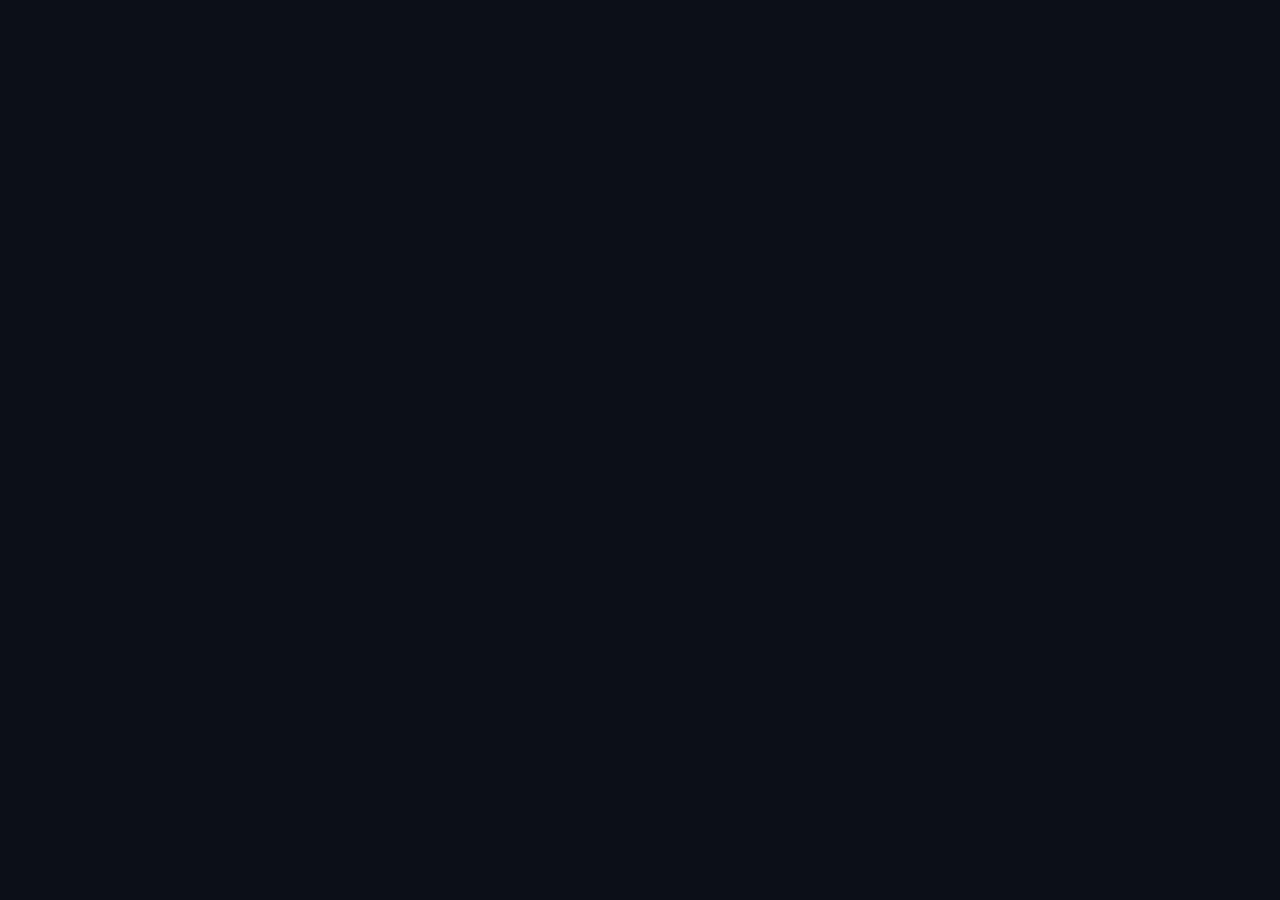
==== index.html @ 6fa6bbd0 "Finish Design System" ====
<!DOCTYPE html>
<html lang="en">

<head>
  <meta charset="UTF-8">
  <meta name="viewport" content="width=device-width, initial-scale=1.0">
  <link rel="stylesheet" href="/styles/index.css">
  <link rel="icon" type="image/png" sizes="32x32"
    href="./assets/favicon-32x32.png">

  <title>Frontend Mentor | Space tourism website</title>
</head>

<body>



<script src="index.pack.js"></script>
</body>

</html>
---- styles/index.css ----
/* ------------------- */
/* Custom properties   */
/* ------------------- */

:root {
  /* colors */
  --clr-dark: 230 35% 7%;
  --clr-light: 231 77% 90%;
  --clr-white: 0 0% 100%;

  /* font-sizes */
  --fs-900: 9.375rem;
  --fs-800: 6.25rem;
  --fs-700: 3.5rem;
  --fs-600: 2rem;
  --fs-500: 1.75rem;
  --fs-400: 1.125rem;
  --fs-300: 1rem;
  --fs-200: 0.875rem;

  /* font-families */
  --ff-serif: 'Bellefair', serif;
  --ff-sans-cond: 'Barlow Condensed', sans-serif;
  --ff-sans-normal: 'Barlow', sans-serif;
}

/* ------------------- */
/* Reset               */
/* ------------------- */

/* https://piccalil.li/blog/a-modern-css-reset/ */

/* Box sizing */
*,
*::before,
*::after {
  box-sizing: border-box;
}

/* Reset margins */
body,
h1,
h2,
h3,
h4,
h5,
p,
figure,
picture {
  margin: 0;
}

h1,
h2,
h3,
h4,
h5,
h6,
p {
  font-weight: 400;
}

/* set up the body */
body {
  font-family: var(--ff-sans-normal);
  font-size: var(--fs-400);
  color: hsl(var(--clr-white));
  background-color: hsl(var(--clr-dark));
  line-height: 1.5;
  min-height: 100vh;
}

/* make images easier to work with */
img,
picutre {
  max-width: 100%;
  display: block;
}

/* make form elements easier to work with */
input,
button,
textarea,
select {
  font: inherit;
}

/* remove animations for people who've turned them off */
@media (prefers-reduced-motion: reduce) {
  *,
  *::before,
  *::after {
    animation-duration: 0.01ms !important;
    animation-iteration-count: 1 !important;
    transition-duration: 0.01ms !important;
    scroll-behavior: auto !important;
  }
}

/* ------------------- */
/* Utility classes     */
/* ------------------- */

/* general */

.flex {
  display: flex;
  gap: var(--gap, 1rem);
}

.grid {
  display: grid;
  gap: var(--gap, 1rem);
}

.flow > *:where(:not(:first-child)) {
  margin-top: var(--flow-space, 1rem);
}

.container {
  padding-inline: 2em;
  margin-inline: auto;
  max-width: 80rem;
}

.sr-only {
  position: absolute;
  width: 1px;
  height: 1px;
  padding: 0;
  margin: -1px;
  overflow: hidden;
  clip: rect(0, 0, 0, 0);
  white-space: nowrap; /* added line */
  border: 0;
}

/* colors */

.bg-dark {
  background-color: hsl(var(--clr-dark));
}
.bg-accent {
  background-color: hsl(var(--clr-light));
}
.bg-white {
  background-color: hsl(var(--clr-white));
}

.text-dark {
  color: hsl(var(--clr-dark));
}
.text-accent {
  color: hsl(var(--clr-light));
}
.text-white {
  color: hsl(var(--clr-white));
}

/* typography */

.ff-serif {
  font-family: var(--ff-serif);
}
.ff-sans-cond {
  font-family: var(--ff-sans-cond);
}
.ff-sans-normal {
  font-family: var(--ff-sans-normal);
}

.letter-spacing-1 {
  letter-spacing: 4.75px;
}
.letter-spacing-2 {
  letter-spacing: 2.7px;
}
.letter-spacing-3 {
  letter-spacing: 2.35px;
}

.uppercase {
  text-transform: uppercase;
}

.fs-900 {
  font-size: var(--fs-900);
}
.fs-800 {
  font-size: var(--fs-800);
}
.fs-700 {
  font-size: var(--fs-700);
}
.fs-600 {
  font-size: var(--fs-600);
}
.fs-500 {
  font-size: var(--fs-500);
}
.fs-400 {
  font-size: var(--fs-400);
}
.fs-300 {
  font-size: var(--fs-300);
}
.fs-200 {
  font-size: var(--fs-200);
}

.fs-900,
.fs-800,
.fs-700,
.fs-600 {
  line-height: 1.1;
}

.numbered-title {
  font-family: var(--ff-sans-cond);
  font-size: var(--fs-500);
  text-transform: uppercase;
  letter-spacing: 4.72px;
}

.numbered-title span {
  margin-right: 0.5em;
  font-weight: 700;
  color: hsl(var(--clr-white) / 0.25);
}

/* ------------------- */
/* Compontents         */
/* ------------------- */

.large-button {
  position: relative;
  z-index: 1;
  display: grid;
  place-items: center;
  padding: 0 2em;
  border-radius: 50%;
  aspect-ratio: 1;
  text-decoration: none;
}

.large-button::after {
  content: '';
  position: absolute;
  z-index: -1;
  width: 100%;
  height: 100%;
  background: hsl(var(--clr-white) / 0.1);
  border-radius: 50%;
  opacity: 0;
  transition: opacity 500ms linear, transform 750ms ease-in-out;
}

.large-button:hover::after,
.large-button:focus::after {
  opacity: 1;
  transform: scale(1.5);
}

.primary-navigation {
  --gap: 8rem;
  --underline-gap: 2rem;
  list-style: none;
  padding: 0;
  margin: 0;
}

.primary-navigation a {
  text-decoration: none;
}

.primary-navigation a > span {
  font-weight: 700;
  margin-right: 0.5em;
}

.underline-indicators > * {
  cursor: pointer;
  padding: var(--underline-gap, 1rem) 0;
  border: 0;
  border-bottom: 0.2rem solid hsl(var(--clr-white) / 0);
}

.underline-indicators > *:hover,
.underline-indicators > *:focus {
  border-color: hsl(var(--clr-white) / 0.5);
}

.underline-indicators > .active,
.underline-indicators > [aria-selected='true'] {
  color: hsl(var(--clr-white) / 1);
  border-color: hsl(var(--clr-white) / 1);
}

.tab-list {
  --gap: 2rem;
}

.dot-indicators > * {
  cursor: pointer;
  border: 0;
  border-radius: 50%;
  padding: 0.5em;
  background-color: hsl(var(--clr-white) / 0.25);
}

.dot-indicators > *:hover,
.dot-indicators > *:focus {
  background-color: hsl(var(--clr-white) / 0.5);
}

.dot-indicators > [aria-selected='true'] {
  background-color: hsl(var(--clr-white) / 1);
}

.number-indicators > * {
  cursor: pointer;
  border: 1px solid hsl(var(--clr-white) / 0.5);
  border-radius: 50%;
  padding: 0.5em;
  background-color: hsl(var(--clr-dark) / 1);
  color: hsl(var(--clr-white) / 1);
}

.number-indicators > *:hover,
.number-indicators > *:focus {
  border-color: hsl(var(--clr-white) / 1);
}

.number-indicators > [aria-selected='true'] {
  background-color: hsl(var(--clr-white) / 1);
  color: hsl(var(--clr-dark) / 1);
}
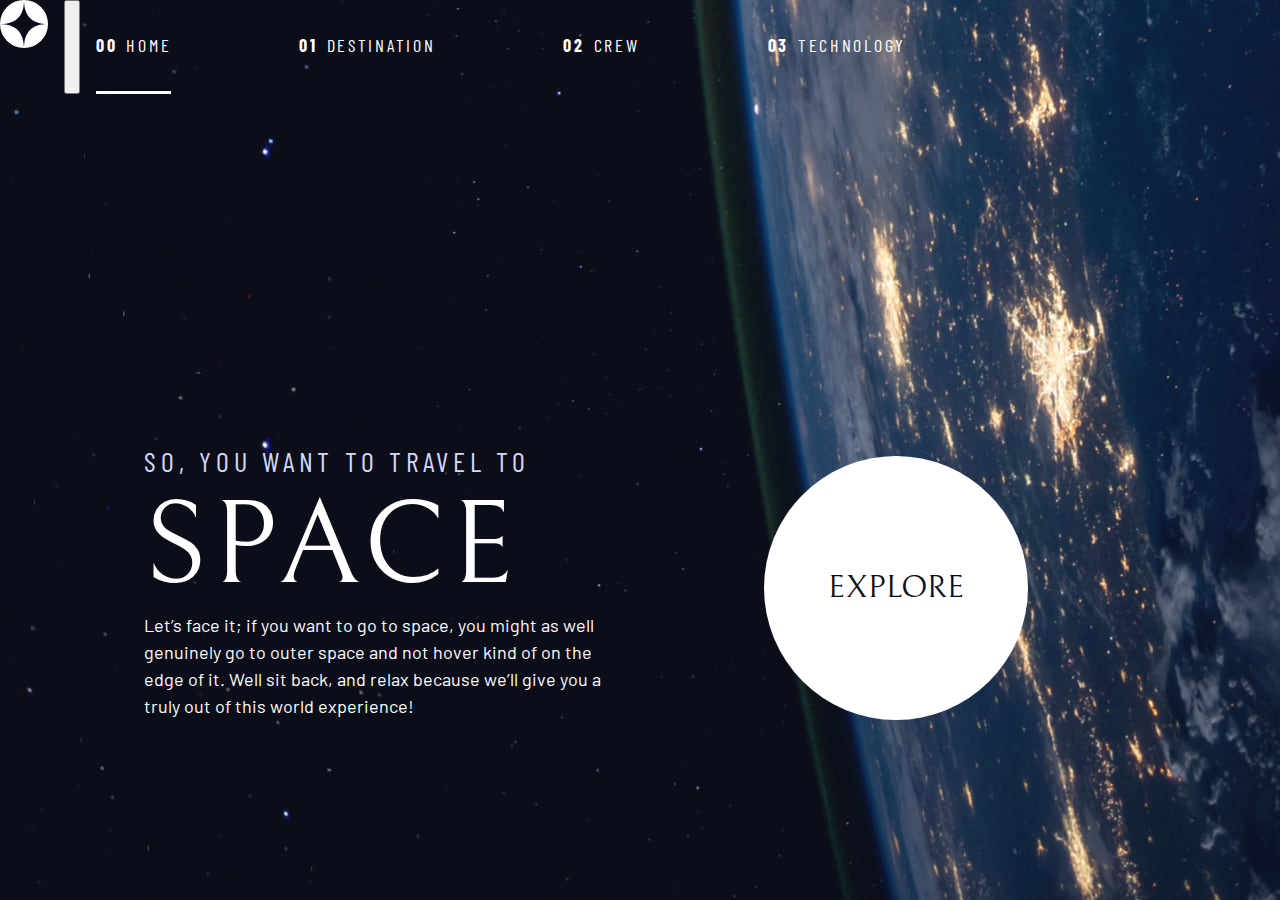
==== commit 286ab953: "Add all index elements" ====
--- a/index.html
+++ b/index.html
@@ -1,21 +1,97 @@
 <!DOCTYPE html>
 <html lang="en">
+  <head>
+    <meta charset="UTF-8" />
+    <meta name="viewport" content="width=device-width, initial-scale=1.0" />
 
-<head>
-  <meta charset="UTF-8">
-  <meta name="viewport" content="width=device-width, initial-scale=1.0">
-  <link rel="stylesheet" href="/styles/index.css">
-  <link rel="icon" type="image/png" sizes="32x32"
-    href="./assets/favicon-32x32.png">
+    <link
+      rel="icon"
+      type="image/png"
+      sizes="32x32"
+      href="./assets/favicon-32x32.png"
+    />
+    <!-- Google fonts -->
+    <link rel="preconnect" href="https://fonts.googleapis.com" />
+    <link rel="preconnect" href="https://fonts.gstatic.com" crossorigin />
+    <link
+      href="https://fonts.googleapis.com/css2?family=Barlow+Condensed:wght@400;700&family=Bellefair&family=Barlow:wght@400;700&display=swap"
+      rel="stylesheet"
+    />
 
-  <title>Frontend Mentor | Space tourism website</title>
-</head>
+    <!-- Our custom CSS -->
+    <link rel="stylesheet" href="/styles/index.css" />
+    <title>Frontend Mentor | Space tourism website</title>
+  </head>
+  <body class="home">
+    <header class="primary-header flex">
+      <div>
+        <img
+          src="./assets/shared/logo.svg"
+          alt="space tourism logo"
+          class="logo"
+        />
+      </div>
+      <button class="mobile-nav-toggle" aria-controls="primary-navigation">
+        <span class="sr-only" aria-expanded="false">Menu~</span>
+      </button>
+      <nav>
+        <ul
+          id="primary-navigation"
+          class="primary-navigation underline-indicators flex"
+        >
+          <li class="active">
+            <a
+              class="ff-sans-cond uppercase text-white letter-spacing-2"
+              href="index.html"
+              ><span>00</span>Home</a
+            >
+          </li>
+          <li>
+            <a
+              class="ff-sans-cond uppercase text-white letter-spacing-2"
+              href="destination.html"
+              ><span>01</span>Destination</a
+            >
+          </li>
+          <li>
+            <a
+              class="ff-sans-cond uppercase text-white letter-spacing-2"
+              href="crew.html"
+              ><span>02</span>Crew</a
+            >
+          </li>
+          <li>
+            <a
+              class="ff-sans-cond uppercase text-white letter-spacing-2"
+              href="technology.html"
+              ><span>03</span>Technology</a
+            >
+          </li>
+        </ul>
+      </nav>
+    </header>
 
-<body>
+    <div class="grid-container grid-container--home">
+      <div>
+        <h1 class="text-accent fs-500 ff-sans-cond uppercase letter-spacing-1">
+          So, you want to travel to
+          <span class="d-block fs-900 ff-serif text-white">Space</span>
+        </h1>
 
-
-
-<script src="index.pack.js"></script>
-</body>
-
-</html>+        <p>
+          Let’s face it; if you want to go to space, you might as well genuinely
+          go to outer space and not hover kind of on the edge of it. Well sit
+          back, and relax because we’ll give you a truly out of this world
+          experience!
+        </p>
+      </div>
+      <div>
+        <a
+          href="#"
+          class="large-button uppercase ff-serif fs-600 text-dark bg-white"
+          >Explore</a
+        >
+      </div>
+    </div>
+  </body>
+</html>
--- a/styles/index.css
+++ b/styles/index.css
@@ -9,12 +9,12 @@
   --clr-white: 0 0% 100%;
 
   /* font-sizes */
-  --fs-900: 9.375rem;
-  --fs-800: 6.25rem;
-  --fs-700: 3.5rem;
-  --fs-600: 2rem;
+  --fs-900: clamp(5rem, 8vw + 1rem, 9.375rem);
+  --fs-800: 3.5rem;
+  --fs-700: 1.5rem;
+  --fs-600: 1rem;
   --fs-500: 1.75rem;
-  --fs-400: 1.125rem;
+  --fs-400: 0.9375rem;
   --fs-300: 1rem;
   --fs-200: 0.875rem;
 
@@ -22,6 +22,25 @@
   --ff-serif: 'Bellefair', serif;
   --ff-sans-cond: 'Barlow Condensed', sans-serif;
   --ff-sans-normal: 'Barlow', sans-serif;
+}
+
+@media (min-width: 35em) {
+  :root {
+    --fs-800: 5rem;
+    --fs-700: 2.5rem;
+    --fs-600: 1.5rem;
+    --fs-400: 1rem;
+  }
+}
+
+@media (min-width: 45em) {
+  :root {
+    /* font-sizes */
+    --fs-800: 6.25rem;
+    --fs-700: 3.5rem;
+    --fs-600: 2rem;
+    --fs-400: 1.125rem;
+  }
 }
 
 /* ------------------- */
@@ -68,6 +87,9 @@
   background-color: hsl(var(--clr-dark));
   line-height: 1.5;
   min-height: 100vh;
+
+  display: grid;
+  grid-template-rows: min-content 1fr;
 }
 
 /* make images easier to work with */
@@ -113,6 +135,10 @@
   gap: var(--gap, 1rem);
 }
 
+.d-block {
+  display: block;
+}
+
 .flow > *:where(:not(:first-child)) {
   margin-top: var(--flow-space, 1rem);
 }
@@ -121,6 +147,41 @@
   padding-inline: 2em;
   margin-inline: auto;
   max-width: 80rem;
+}
+
+.grid-container {
+  text-align: center;
+  display: grid;
+  place-items: center;
+  padding-inline: 1rem;
+}
+
+.grid-container * {
+  max-width: 50ch;
+}
+
+@media (min-width: 45em) {
+  .grid-container {
+    text-align: left;
+    column-gap: var(--container-gap, 2rem);
+    grid-template-columns: minmax(2rem, 1fr) repeat(2, minmax(0, 30rem)) minmax(
+        2rem,
+        1fr
+      );
+  }
+
+  .grid-container > *:first-child {
+    grid-column: 2;
+  }
+
+  .grid-container > *:last-child {
+    grid-column: 3;
+  }
+
+  .grid-container--home {
+    padding-bottom: max(6rem, 20vh);
+    align-items: end;
+  }
 }
 
 .sr-only {
@@ -233,9 +294,10 @@
 /* ------------------- */
 
 .large-button {
+  font-size: 2rem;
   position: relative;
   z-index: 1;
-  display: grid;
+  display: inline-grid;
   place-items: center;
   padding: 0 2em;
   border-radius: 50%;
@@ -317,21 +379,35 @@
   background-color: hsl(var(--clr-white) / 1);
 }
 
-.number-indicators > * {
-  cursor: pointer;
-  border: 1px solid hsl(var(--clr-white) / 0.5);
-  border-radius: 50%;
-  padding: 0.5em;
-  background-color: hsl(var(--clr-dark) / 1);
-  color: hsl(var(--clr-white) / 1);
-}
-
-.number-indicators > *:hover,
-.number-indicators > *:focus {
-  border-color: hsl(var(--clr-white) / 1);
-}
-
-.number-indicators > [aria-selected='true'] {
-  background-color: hsl(var(--clr-white) / 1);
-  color: hsl(var(--clr-dark) / 1);
-}
+/* ------ */
+/* Navigation */
+/* ------ */
+nav {
+}
+
+/* ------ */
+/* Page Specific background */
+/* ------ */
+
+body {
+  background-size: cover;
+  background-position: bottom center;
+}
+
+/* Home */
+.home {
+  background-image: url(/assets/home/background-home-mobile.jpg);
+}
+
+@media (min-width: 35rem) {
+  .home {
+    background-position: center center;
+    background-image: url(/assets/home/background-home-tablet.jpg);
+  }
+}
+
+@media (min-width: 45rem) {
+  .home {
+    background-image: url(/assets/home/background-home-desktop.jpg);
+  }
+}
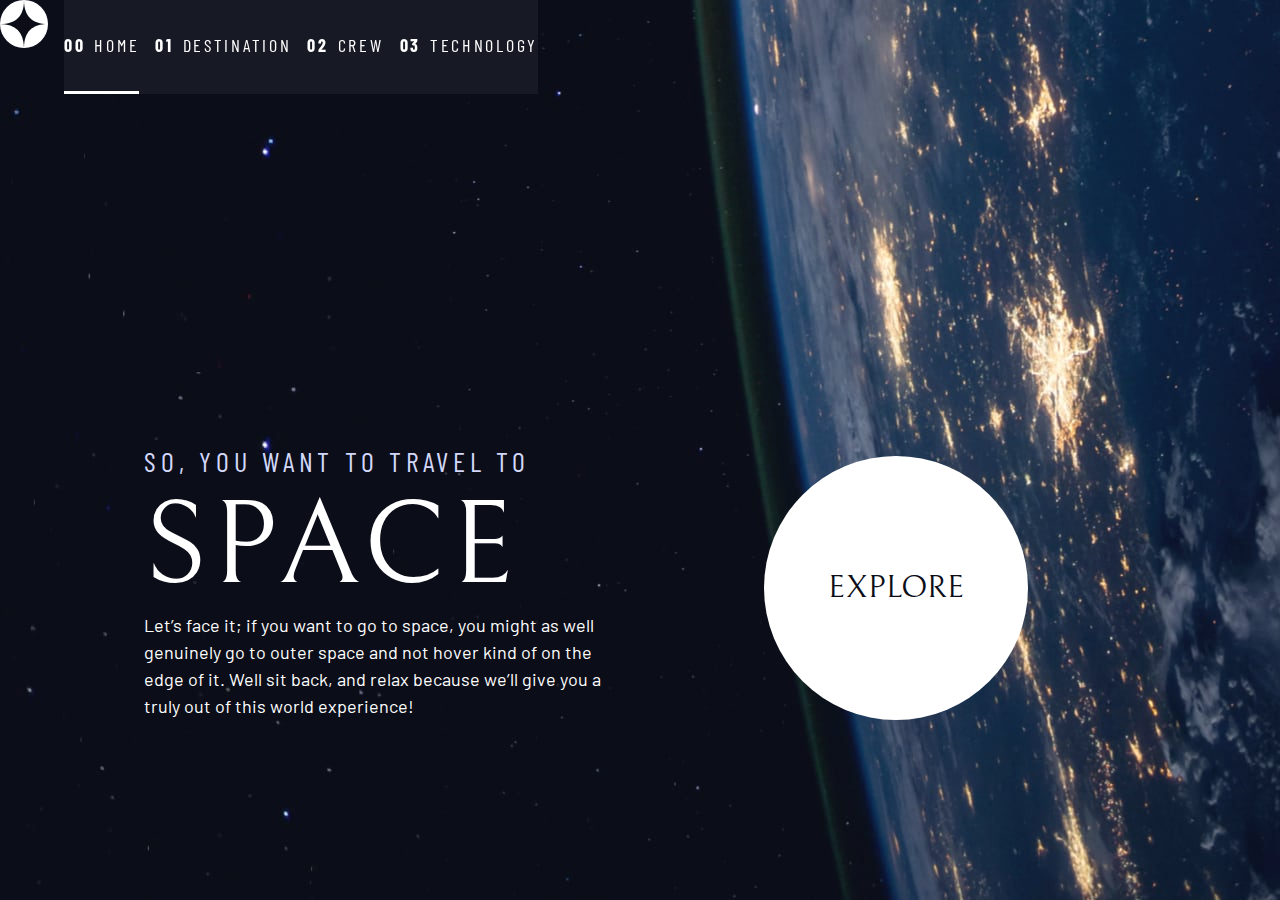
==== commit 32ef2286: "Finish Nav bar" ====
--- a/index.html
+++ b/index.html
@@ -21,6 +21,8 @@
     <!-- Our custom CSS -->
     <link rel="stylesheet" href="/styles/index.css" />
     <title>Frontend Mentor | Space tourism website</title>
+
+    <script src="index.js" defer></script>
   </head>
   <body class="home">
     <header class="primary-header flex">
@@ -38,6 +40,7 @@
         <ul
           id="primary-navigation"
           class="primary-navigation underline-indicators flex"
+          data-visible="false"
         >
           <li class="active">
             <a
--- a/styles/index.css
+++ b/styles/index.css
@@ -90,6 +90,8 @@
 
   display: grid;
   grid-template-rows: min-content 1fr;
+
+  overflow-x: hidden;
 }
 
 /* make images easier to work with */
@@ -324,11 +326,70 @@
 }
 
 .primary-navigation {
-  --gap: 8rem;
   --underline-gap: 2rem;
   list-style: none;
   padding: 0;
   margin: 0;
+  background: hsl(var(--clr-dark) / 0.95);
+}
+
+/* fallback done first, this is the glass effect */
+@supports (backdrop-filter: blur(1rem)) {
+  .primary-navigation {
+    background: hsl(var(--clr-white) / 0.05);
+    backdrop-filter: blur(1.5rem);
+  }
+}
+
+.mobile-nav-toggle {
+  display: none;
+}
+
+@media (max-width: 35rem) {
+  .primary-navigation {
+    --underline-gap: 0.4rem;
+    position: fixed;
+    z-index: 1000;
+    inset: 0 0 0 35%;
+    list-style: none;
+    padding: min(20rem, 10vh) 2rem;
+    margin: 0;
+    flex-direction: column;
+    transform: translateX(100%);
+    transition: transform 200ms ease-out;
+  }
+
+  .primary-navigation.underline-indicators > .active {
+    border: 0;
+  }
+
+  .primary-navigation[data-visible='true'] {
+    transform: translateX(0);
+  }
+
+  .mobile-nav-toggle {
+    display: block;
+    position: absolute;
+    z-index: 2000;
+    right: 1rem;
+    top: 2rem;
+    background: transparent;
+    background-image: url(/assets/shared/icon-hamburger.svg);
+    background-repeat: no-repeat;
+    background-position: center center;
+    width: 1.5rem;
+    aspect-ratio: 1;
+    border: 0;
+  }
+
+  .mobile-nav-toggle[aria-expanded='true'] {
+    background-image: url(/assets/shared/icon-close.svg);
+  }
+
+  .mobile-nav-toggle:focus-visible {
+    outline: 5px solid hsl(var(--clr-light));
+    outline-offset: 5px;
+  }
 }
 
 .primary-navigation a {
@@ -382,8 +443,6 @@
 /* ------ */
 /* Navigation */
 /* ------ */
-nav {
-}
 
 /* ------ */
 /* Page Specific background */
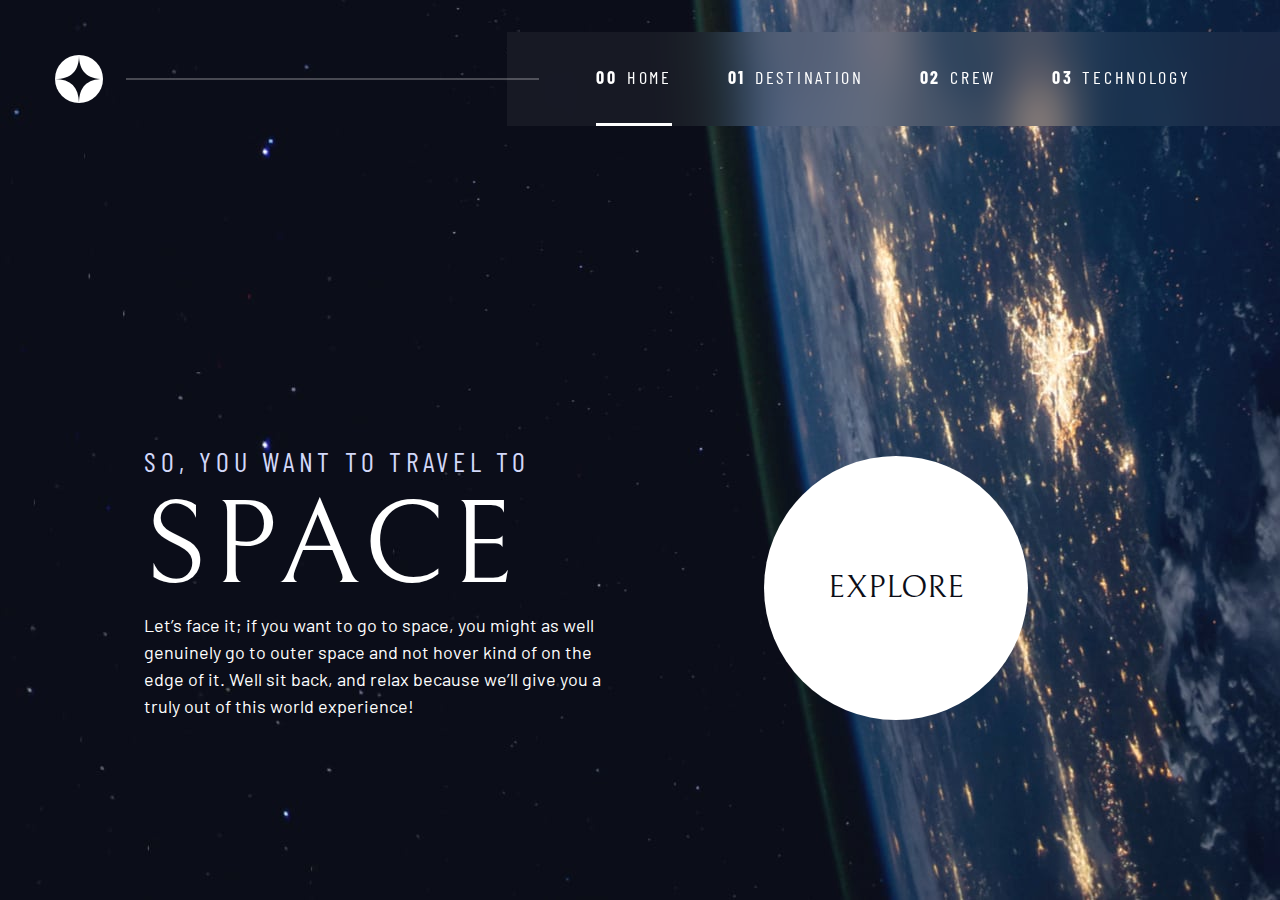
==== commit 8a604cb7: "Style navigation" ====
--- a/index.html
+++ b/index.html
@@ -25,6 +25,7 @@
     <script src="index.js" defer></script>
   </head>
   <body class="home">
+    <a class="skip-to-content" href="#main">Skip to content</a>
     <header class="primary-header flex">
       <div>
         <img
@@ -46,35 +47,34 @@
             <a
               class="ff-sans-cond uppercase text-white letter-spacing-2"
               href="index.html"
-              ><span>00</span>Home</a
+              ><span aria-hidden="true">00</span>Home</a
             >
           </li>
           <li>
             <a
               class="ff-sans-cond uppercase text-white letter-spacing-2"
               href="destination.html"
-              ><span>01</span>Destination</a
+              ><span aria-hidden="true">01</span>Destination</a
             >
           </li>
           <li>
             <a
               class="ff-sans-cond uppercase text-white letter-spacing-2"
               href="crew.html"
-              ><span>02</span>Crew</a
+              ><span aria-hidden="true">02</span>Crew</a
             >
           </li>
           <li>
             <a
               class="ff-sans-cond uppercase text-white letter-spacing-2"
               href="technology.html"
-              ><span>03</span>Technology</a
+              ><span aria-hidden="true">03</span>Technology</a
             >
           </li>
         </ul>
       </nav>
     </header>
-
-    <div class="grid-container grid-container--home">
+    <main id="main" class="grid-container grid-container--home">
       <div>
         <h1 class="text-accent fs-500 ff-sans-cond uppercase letter-spacing-1">
           So, you want to travel to
@@ -95,6 +95,6 @@
           >Explore</a
         >
       </div>
-    </div>
+    </main>
   </body>
 </html>
--- a/styles/index.css
+++ b/styles/index.css
@@ -198,6 +198,21 @@
   border: 0;
 }
 
+.skip-to-content {
+  position: absolute;
+  z-index: 9999;
+  background: hsl(var(--clr-white));
+  color: hsl(var(--clr-dark));
+  padding: 0.5em 1em;
+  margin-inline: auto;
+  transform: translateY(-100%);
+  transition: transform 0.2s cubic-bezier(0.175, 0.885, 0.32, 1.275);
+}
+
+.skip-to-content:focus {
+  transform: translateY(0);
+}
+
 /* colors */
 
 .bg-dark {
@@ -325,12 +340,33 @@
   transform: scale(1.5);
 }
 
+/* primary-header */
+.logo {
+  /* lock top-bottom, clamp left-right */
+  margin: 1.5rem clamp(1.5rem, 5vw, 55px);
+}
+
+.primary-header {
+  justify-content: space-between;
+  align-items: center;
+}
+
 .primary-navigation {
+  --gap: clamp(1.5rem, 5vw, 3.5rem);
   --underline-gap: 2rem;
   list-style: none;
   padding: 0;
   margin: 0;
-  background: hsl(var(--clr-dark) / 0.95);
+  background: hsl(var(--clr-white) / 0.08);
+}
+
+.primary-navigation a {
+  text-decoration: none;
+}
+
+.primary-navigation a > span {
+  font-weight: 700;
+  margin-right: 0.5em;
 }
 
 /* fallback done first, this is the glass effect */
@@ -392,13 +428,42 @@
   }
 }
 
-.primary-navigation a {
-  text-decoration: none;
-}
-
-.primary-navigation a > span {
-  font-weight: 700;
-  margin-right: 0.5em;
+@media (min-width: 35em) and (max-width: 45em) {
+  .primary-navigation a > span {
+    display: none;
+  }
+}
+
+@media (min-width: 35em) {
+  .primary-navigation {
+    padding-inline: clamp(3rem, 7vw, 7rem);
+  }
+}
+
+@media (min-width: 45em) {
+  .primary-header {
+    position: relative;
+  }
+
+  .primary-header::after {
+    content: '';
+    display: block;
+    position: relative;
+    height: 2px;
+    width: 100%;
+    margin-right: -3rem;
+    z-index: 10;
+    background: hsl(var(--clr-white) / 0.25);
+    order: 1;
+  }
+
+  .primary-navigation {
+    margin-block: 2rem;
+  }
+
+  nav {
+    order: 2;
+  }
 }
 
 .underline-indicators > * {
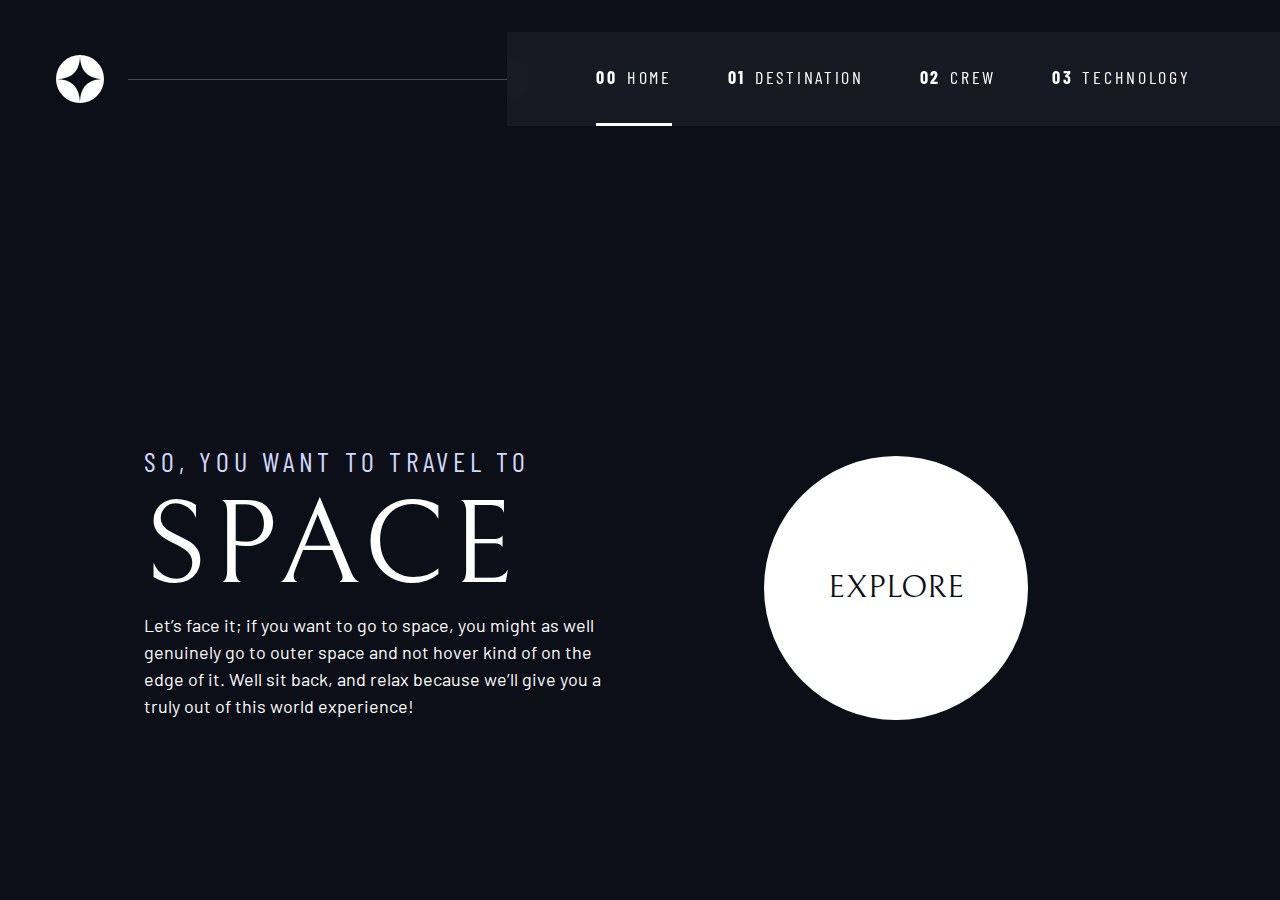
==== commit f74d8de5: "Finish Tab.js" ====
--- a/index.html
+++ b/index.html
@@ -22,7 +22,7 @@
     <link rel="stylesheet" href="/styles/index.css" />
     <title>Frontend Mentor | Space tourism website</title>
 
-    <script src="index.js" defer></script>
+    <script src="navigation.js" defer></script>
   </head>
   <body class="home">
     <a class="skip-to-content" href="#main">Skip to content</a>
@@ -53,27 +53,28 @@
           <li>
             <a
               class="ff-sans-cond uppercase text-white letter-spacing-2"
-              href="destination.html"
+              href="/destination.html"
               ><span aria-hidden="true">01</span>Destination</a
             >
           </li>
           <li>
             <a
               class="ff-sans-cond uppercase text-white letter-spacing-2"
-              href="crew.html"
+              href="/crew.html"
               ><span aria-hidden="true">02</span>Crew</a
             >
           </li>
           <li>
             <a
               class="ff-sans-cond uppercase text-white letter-spacing-2"
-              href="technology.html"
+              href="/technology.html"
               ><span aria-hidden="true">03</span>Technology</a
             >
           </li>
         </ul>
       </nav>
     </header>
+
     <main id="main" class="grid-container grid-container--home">
       <div>
         <h1 class="text-accent fs-500 ff-sans-cond uppercase letter-spacing-1">
--- a/styles/index.css
+++ b/styles/index.css
@@ -13,7 +13,7 @@
   --fs-800: 3.5rem;
   --fs-700: 1.5rem;
   --fs-600: 1rem;
-  --fs-500: 1.75rem;
+  --fs-500: 1rem;
   --fs-400: 0.9375rem;
   --fs-300: 1rem;
   --fs-200: 0.875rem;
@@ -29,6 +29,7 @@
     --fs-800: 5rem;
     --fs-700: 2.5rem;
     --fs-600: 1.5rem;
+    --fs-500: 1.25rem;
     --fs-400: 1rem;
   }
 }
@@ -39,6 +40,7 @@
     --fs-800: 6.25rem;
     --fs-700: 3.5rem;
     --fs-600: 2rem;
+    --fs-500: 1.75rem;
     --fs-400: 1.125rem;
   }
 }
@@ -145,45 +147,14 @@
   margin-top: var(--flow-space, 1rem);
 }
 
+.flow--space-small {
+  --flow-space: 0.75rem;
+}
+
 .container {
   padding-inline: 2em;
   margin-inline: auto;
   max-width: 80rem;
-}
-
-.grid-container {
-  text-align: center;
-  display: grid;
-  place-items: center;
-  padding-inline: 1rem;
-}
-
-.grid-container * {
-  max-width: 50ch;
-}
-
-@media (min-width: 45em) {
-  .grid-container {
-    text-align: left;
-    column-gap: var(--container-gap, 2rem);
-    grid-template-columns: minmax(2rem, 1fr) repeat(2, minmax(0, 30rem)) minmax(
-        2rem,
-        1fr
-      );
-  }
-
-  .grid-container > *:first-child {
-    grid-column: 2;
-  }
-
-  .grid-container > *:last-child {
-    grid-column: 3;
-  }
-
-  .grid-container--home {
-    padding-bottom: max(6rem, 20vh);
-    align-items: end;
-  }
 }
 
 .sr-only {
@@ -206,7 +177,7 @@
   padding: 0.5em 1em;
   margin-inline: auto;
   transform: translateY(-100%);
-  transition: transform 0.2s cubic-bezier(0.175, 0.885, 0.32, 1.275);
+  transition: transform 250ms ease-in;
 }
 
 .skip-to-content:focus {
@@ -341,9 +312,9 @@
 }
 
 /* primary-header */
+
 .logo {
-  /* lock top-bottom, clamp left-right */
-  margin: 1.5rem clamp(1.5rem, 5vw, 55px);
+  margin: 1.5rem clamp(1.5rem, 5vw, 3.5rem);
 }
 
 .primary-header {
@@ -357,7 +328,8 @@
   list-style: none;
   padding: 0;
   margin: 0;
-  background: hsl(var(--clr-white) / 0.08);
+  background: hsl(var(--clr-white) / 0.05);
+  backdrop-filter: blur(1.5rem);
 }
 
 .primary-navigation a {
@@ -369,38 +341,30 @@
   margin-right: 0.5em;
 }
 
-/* fallback done first, this is the glass effect */
-@supports (backdrop-filter: blur(1rem)) {
-  .primary-navigation {
-    background: hsl(var(--clr-white) / 0.05);
-    backdrop-filter: blur(1.5rem);
-  }
-}
-
 .mobile-nav-toggle {
   display: none;
 }
 
 @media (max-width: 35rem) {
   .primary-navigation {
-    --underline-gap: 0.4rem;
+    --underline-gap: 0.5rem;
     position: fixed;
     z-index: 1000;
-    inset: 0 0 0 35%;
+    inset: 0 0 0 30%;
     list-style: none;
-    padding: min(20rem, 10vh) 2rem;
+    padding: min(20rem, 15vh) 2rem;
     margin: 0;
     flex-direction: column;
     transform: translateX(100%);
-    transition: transform 200ms ease-out;
+    transition: transform 500ms ease-in-out;
+  }
+
+  .primary-navigation[data-visible='true'] {
+    transform: translateX(0);
   }
 
   .primary-navigation.underline-indicators > .active {
     border: 0;
-  }
-
-  .primary-navigation[data-visible='true'] {
-    transform: translateX(0);
   }
 
   .mobile-nav-toggle {
@@ -410,27 +374,21 @@
     right: 1rem;
     top: 2rem;
     background: transparent;
-    background-image: url(/assets/shared/icon-hamburger.svg);
+    background-image: url(./assets/shared/icon-hamburger.svg);
     background-repeat: no-repeat;
-    background-position: center center;
+    background-position: center;
     width: 1.5rem;
     aspect-ratio: 1;
     border: 0;
   }
 
   .mobile-nav-toggle[aria-expanded='true'] {
-    background-image: url(/assets/shared/icon-close.svg);
+    background-image: url(./assets/shared/icon-close.svg);
   }
 
   .mobile-nav-toggle:focus-visible {
-    outline: 5px solid hsl(var(--clr-light));
+    outline: 5px solid white;
     outline-offset: 5px;
-  }
-}
-
-@media (min-width: 35em) and (max-width: 45em) {
-  .primary-navigation a > span {
-    display: none;
   }
 }
 
@@ -440,37 +398,39 @@
   }
 }
 
+@media (min-width: 35em) and (max-width: 44.999em) {
+  .primary-navigation a > span {
+    display: none;
+  }
+}
+
 @media (min-width: 45em) {
-  .primary-header {
-    position: relative;
-  }
-
   .primary-header::after {
     content: '';
     display: block;
     position: relative;
-    height: 2px;
+    height: 1px;
     width: 100%;
-    margin-right: -3rem;
-    z-index: 10;
+    margin-right: -2.5rem;
     background: hsl(var(--clr-white) / 0.25);
     order: 1;
   }
 
+  nav {
+    order: 2;
+  }
+
   .primary-navigation {
     margin-block: 2rem;
   }
-
-  nav {
-    order: 2;
-  }
 }
 
 .underline-indicators > * {
   cursor: pointer;
-  padding: var(--underline-gap, 1rem) 0;
+  padding: var(--underline-gap, 0.5rem) 0;
   border: 0;
   border-bottom: 0.2rem solid hsl(var(--clr-white) / 0);
+  background-color: transparent;
 }
 
 .underline-indicators > *:hover,
@@ -505,33 +465,226 @@
   background-color: hsl(var(--clr-white) / 1);
 }
 
-/* ------ */
-/* Navigation */
-/* ------ */
-
-/* ------ */
-/* Page Specific background */
-/* ------ */
-
+/* ----------------------------- */
+/* Page specific background      */
+/* ----------------------------- */
 body {
   background-size: cover;
   background-position: bottom center;
 }
-
-/* Home */
+/* home */
 .home {
-  background-image: url(/assets/home/background-home-mobile.jpg);
+  background-image: url(./assets/home/background-home-mobile.jpg);
 }
 
 @media (min-width: 35rem) {
   .home {
     background-position: center center;
-    background-image: url(/assets/home/background-home-tablet.jpg);
+    background-image: url(./assets/home/background-home-tablet.jpg);
   }
 }
 
 @media (min-width: 45rem) {
   .home {
-    background-image: url(/assets/home/background-home-desktop.jpg);
-  }
-}
+    background-image: url(./assets/home/background-home-desktop.jpg);
+  }
+}
+
+/* destination */
+.destination {
+  background-image: url(./assets/destination/background-destination-mobile.jpg);
+}
+
+@media (min-width: 35rem) {
+  .destination {
+    background-position: center center;
+    background-image: url(./assets/destination/background-destination-tablet.jpg);
+  }
+}
+
+@media (min-width: 45rem) {
+  .destination {
+    background-image: url(./assets/destination/background-destination-desktop.jpg);
+  }
+}
+
+/* crew */
+.crew {
+  background-image: url(./assets/home/background-crew-mobile.jpg);
+}
+
+@media (min-width: 35rem) {
+  .crew {
+    background-position: center center;
+    background-image: url(./assets/crew/background-crew-tablet.jpg);
+  }
+}
+
+@media (min-width: 45rem) {
+  .crew {
+    background-image: url(./assets/crew/background-crew-desktop.jpg);
+  }
+}
+
+/* ----------------------------- */
+/* Layout                        */
+/* ----------------------------- */
+
+.grid-container {
+  text-align: center;
+  display: grid;
+  place-items: center;
+  padding-inline: 1rem;
+  padding-bottom: 4rem;
+}
+
+.grid-container p:not([class]) {
+  max-width: 50ch;
+}
+
+.numbered-title {
+  grid-area: title;
+}
+
+/* destination layout */
+
+.grid-container--destination {
+  --flow-space: 2rem;
+  grid-template-areas:
+    'title'
+    'image'
+    'tabs'
+    'content';
+}
+
+.grid-container--destination > picture {
+  grid-area: image;
+  max-width: 60%;
+}
+
+.grid-container--destination > .tab-list {
+  grid-area: tabs;
+}
+
+.grid-container--destination > .destination-info {
+  grid-area: content;
+}
+
+.destination-meta {
+  flex-direction: column;
+  border-top: 1px solid hsl(var(--clr-white) / 0.1);
+  padding-top: 2.5rem;
+  margin-top: 2.5rem;
+}
+
+.destination-meta p {
+  font-size: 1.75rem;
+}
+
+/* crew layout */
+
+.grid-container--crew {
+  --flow-space: 2rem;
+  grid-template-areas:
+    'title'
+    'image'
+    'tabs'
+    'content';
+}
+
+.grid-container--crew > picture {
+  grid-area: image;
+  max-width: 60%;
+  border-bottom: 1px solid hsl(var(--clr-white) / 0.1);
+}
+
+.grid-container--crew > .dot-indicators {
+  grid-area: tabs;
+}
+
+.grid-container--crew > .crew-details {
+  grid-area: content;
+}
+
+.crew-details h2 {
+  color: hsl(var(--clr-white) / 0.5);
+}
+
+@media (min-width: 35em) {
+  .numbered-title {
+    justify-self: start;
+    margin-top: 2rem;
+  }
+
+  .destination-meta {
+    flex-direction: row;
+    justify-content: space-evenly;
+  }
+
+  .grid-container--crew {
+    padding-bottom: 0;
+    grid-template-areas:
+      'title'
+      'content'
+      'tabs'
+      'image';
+  }
+}
+
+@media (min-width: 45em) {
+  .grid-container {
+    text-align: left;
+    column-gap: var(--container-gap, 2rem);
+    grid-template-columns: minmax(1rem, 1fr) repeat(2, minmax(0, 30rem)) minmax(
+        1rem,
+        1fr
+      );
+  }
+
+  .grid-container--home {
+    padding-bottom: max(6rem, 20vh);
+    align-items: end;
+  }
+
+  .grid-container--home > *:first-child {
+    grid-column: 2;
+  }
+
+  .grid-container--home > *:last-child {
+    grid-column: 3;
+  }
+
+  .grid-container--destination {
+    justify-items: start;
+    align-content: start;
+    grid-template-areas:
+      '. title title .'
+      '. image tabs .'
+      '. image content .';
+  }
+
+  .grid-container--destination > picture,
+  .grid-container--crew > picture {
+    max-width: 90%;
+  }
+
+  .destination-meta {
+    --gap: min(6vw, 6rem);
+    justify-content: start;
+  }
+
+  .grid-container--crew {
+    grid-template-areas:
+      '. title title .'
+      '. content image .'
+      '. tabs image .';
+  }
+
+  .grid-container--crew > .dot-indicators {
+    justify-self: start;
+  }
+
+  /* .grid-container--crew > picture {
+        align-self: end;
+    } */
+}
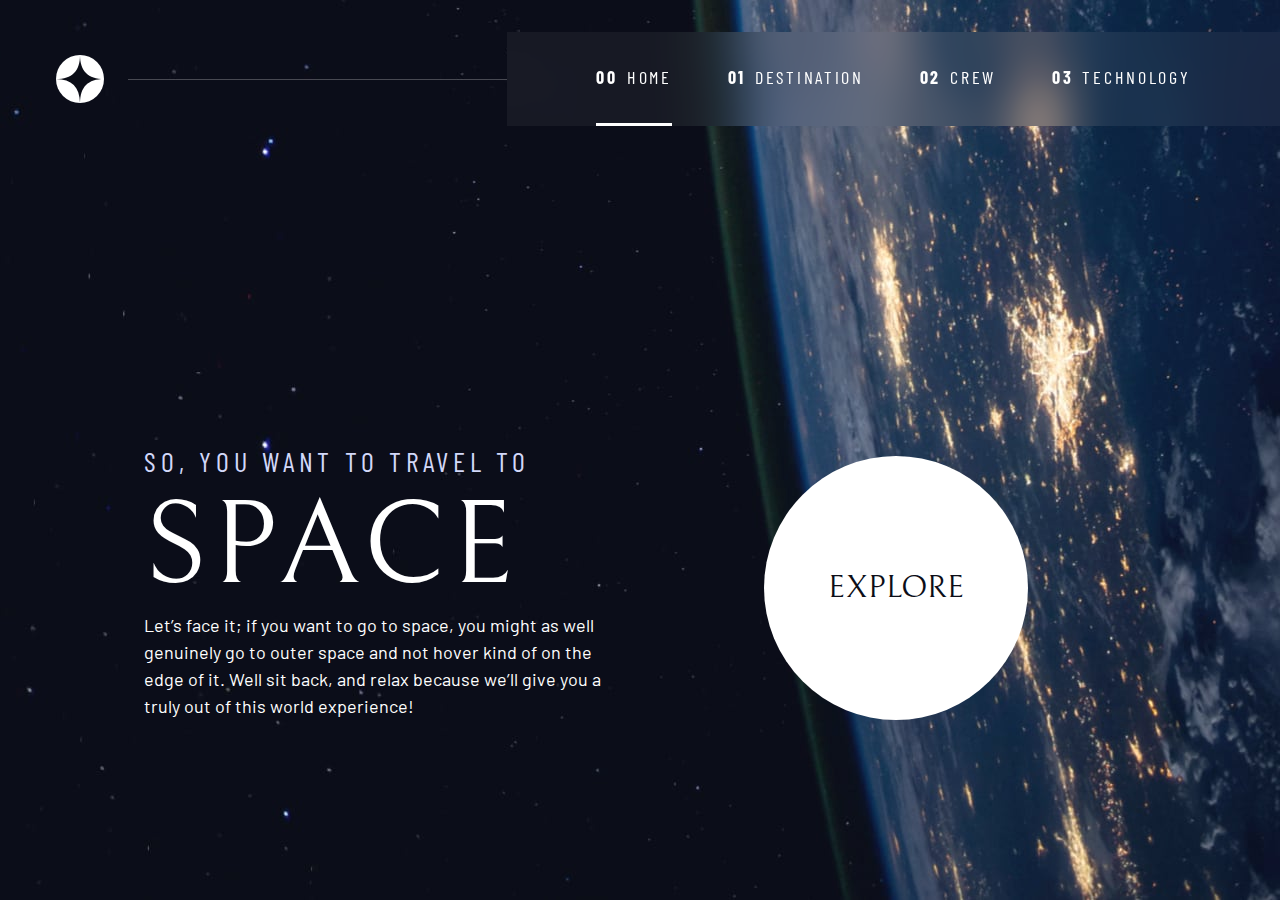
==== commit 7dcf9108: "add tab navigation to crew page" ====
--- a/index.html
+++ b/index.html
@@ -91,7 +91,7 @@
       </div>
       <div>
         <a
-          href="#"
+          href="destination.html"
           class="large-button uppercase ff-serif fs-600 text-dark bg-white"
           >Explore</a
         >
--- a/styles/index.css
+++ b/styles/index.css
@@ -374,7 +374,7 @@
     right: 1rem;
     top: 2rem;
     background: transparent;
-    background-image: url(./assets/shared/icon-hamburger.svg);
+    background-image: url(/assets/shared/icon-hamburger.svg);
     background-repeat: no-repeat;
     background-position: center;
     width: 1.5rem;
@@ -383,7 +383,7 @@
   }
 
   .mobile-nav-toggle[aria-expanded='true'] {
-    background-image: url(./assets/shared/icon-close.svg);
+    background-image: url(/assets/shared/icon-close.svg);
   }
 
   .mobile-nav-toggle:focus-visible {
@@ -474,55 +474,55 @@
 }
 /* home */
 .home {
-  background-image: url(./assets/home/background-home-mobile.jpg);
+  background-image: url(/assets/home/background-home-mobile.jpg);
 }
 
 @media (min-width: 35rem) {
   .home {
     background-position: center center;
-    background-image: url(./assets/home/background-home-tablet.jpg);
+    background-image: url(/assets/home/background-home-tablet.jpg);
   }
 }
 
 @media (min-width: 45rem) {
   .home {
-    background-image: url(./assets/home/background-home-desktop.jpg);
+    background-image: url(/assets/home/background-home-desktop.jpg);
   }
 }
 
 /* destination */
 .destination {
-  background-image: url(./assets/destination/background-destination-mobile.jpg);
+  background-image: url(/assets/destination/background-destination-mobile.jpg);
 }
 
 @media (min-width: 35rem) {
   .destination {
     background-position: center center;
-    background-image: url(./assets/destination/background-destination-tablet.jpg);
+    background-image: url(/assets/destination/background-destination-tablet.jpg);
   }
 }
 
 @media (min-width: 45rem) {
   .destination {
-    background-image: url(./assets/destination/background-destination-desktop.jpg);
+    background-image: url(/assets/destination/background-destination-desktop.jpg);
   }
 }
 
 /* crew */
 .crew {
-  background-image: url(./assets/home/background-crew-mobile.jpg);
+  background-image: url(/assets/home/background-crew-mobile.jpg);
 }
 
 @media (min-width: 35rem) {
   .crew {
     background-position: center center;
-    background-image: url(./assets/crew/background-crew-tablet.jpg);
+    background-image: url(/assets/crew/background-crew-tablet.jpg);
   }
 }
 
 @media (min-width: 45rem) {
   .crew {
-    background-image: url(./assets/crew/background-crew-desktop.jpg);
+    background-image: url(/assets/crew/background-crew-desktop.jpg);
   }
 }
 
@@ -560,6 +560,7 @@
 .grid-container--destination > picture {
   grid-area: image;
   max-width: 60%;
+  align-self: start;
 }
 
 .grid-container--destination > .tab-list {
@@ -663,8 +664,7 @@
       '. image content .';
   }
 
-  .grid-container--destination > picture,
-  .grid-container--crew > picture {
+  .grid-container--destination > picture {
     max-width: 90%;
   }
 
@@ -674,17 +674,22 @@
   }
 
   .grid-container--crew {
+    justify-items: start;
+    grid-template-columns:
+      minmax(1rem, 1fr)
+      minmax(0, 35rem)
+      minmax(0, 25rem)
+      minmax(1rem, 1fr);
+
     grid-template-areas:
       '. title title .'
       '. content image .'
       '. tabs image .';
   }
 
-  .grid-container--crew > .dot-indicators {
-    justify-self: start;
-  }
-
-  /* .grid-container--crew > picture {
-        align-self: end;
-    } */
-}
+  .grid-container--crew > picture {
+    grid-column: span 2;
+    align-self: end;
+    max-width: 90%;
+  }
+}
